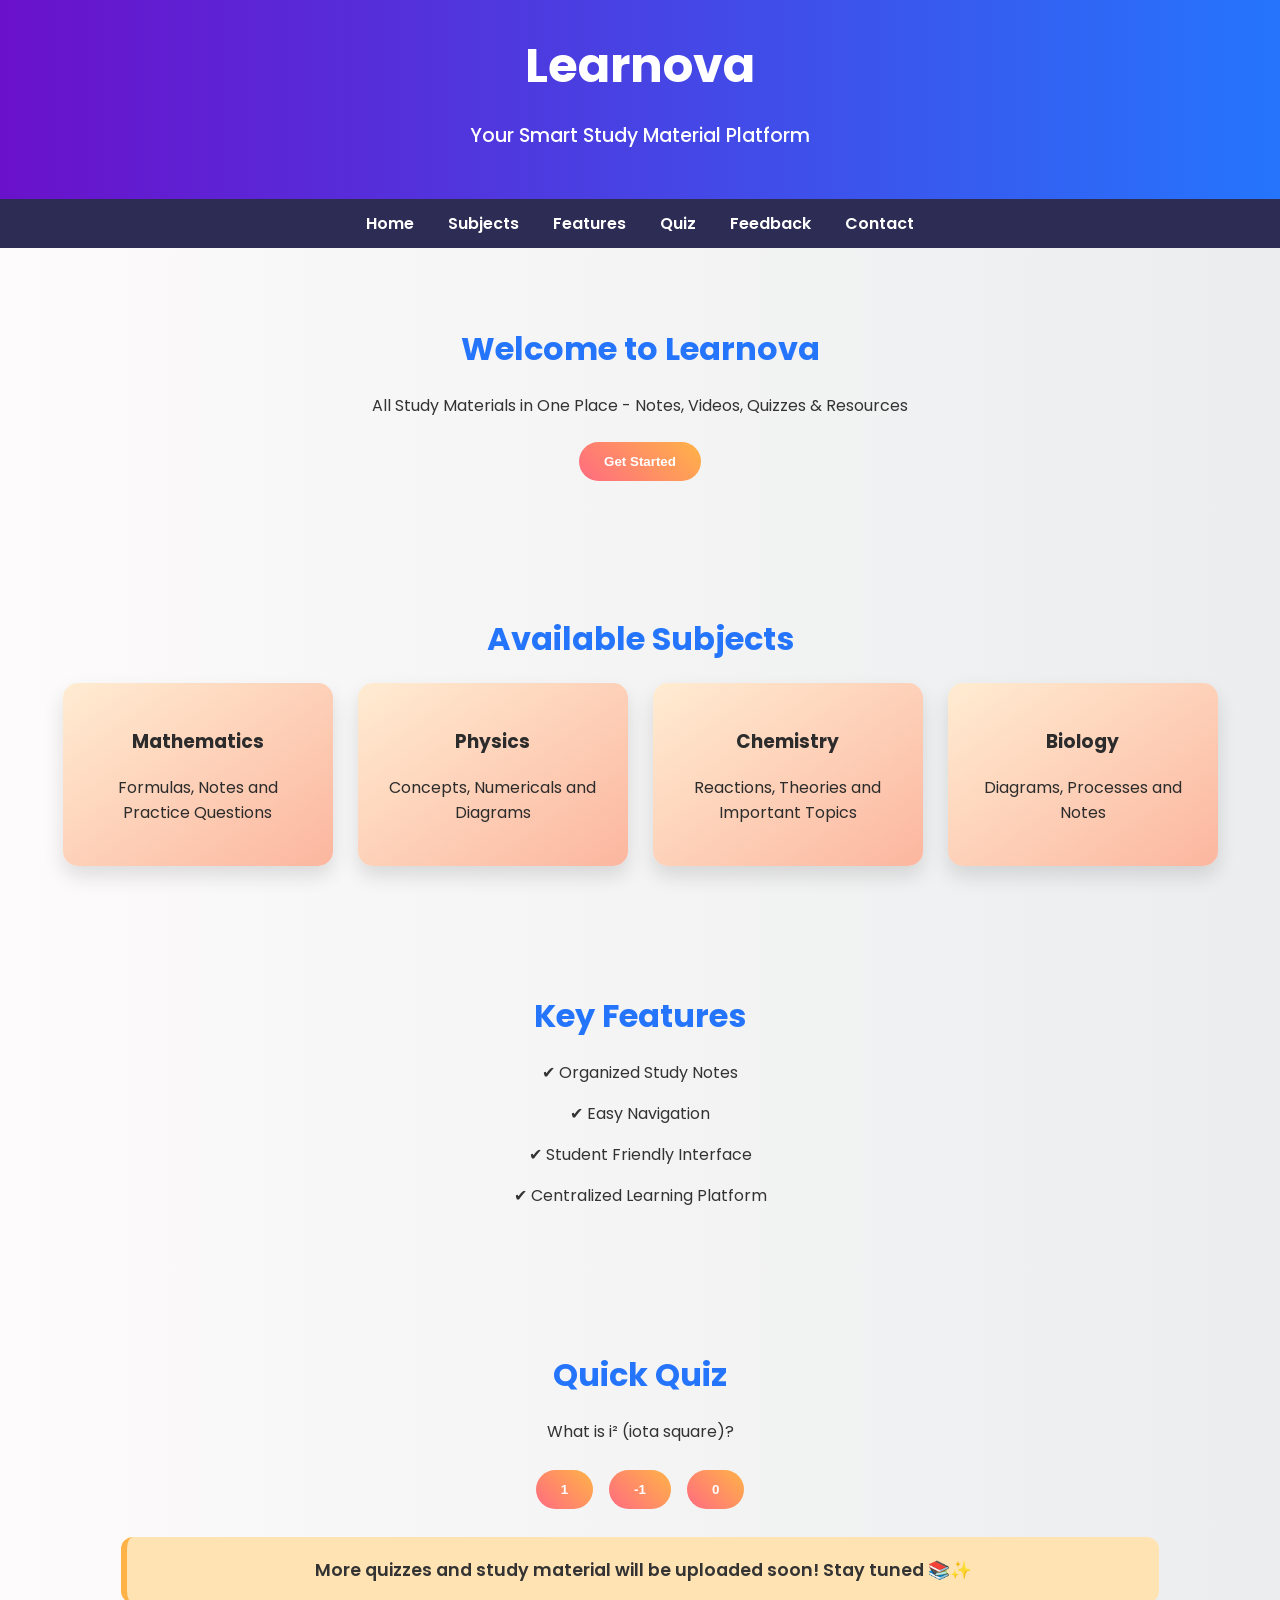
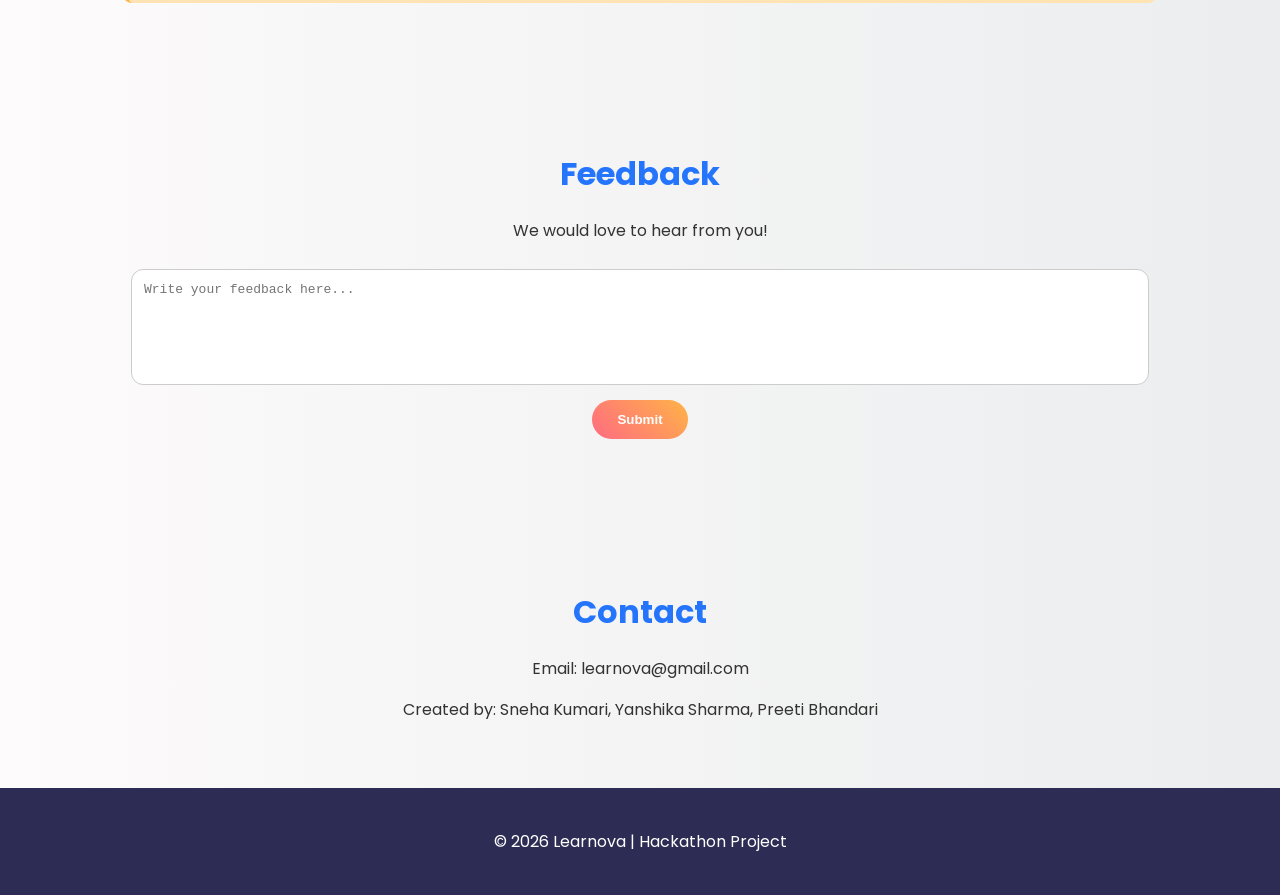
==== learnova.html @ cc61ba35 "Create learnova.html Learnova is a smart AI powered to make study easier, interesting and smarter." ====
<!DOCTYPE html>
<html lang="en">
<head>
    <meta charset="UTF-8">
    <title>Learnova - Study Material Platform</title>
    <style>
        @import url('https://fonts.googleapis.com/css2?family=Poppins:wght@400;600;700&display=swap');
        
        body {
            font-family: 'Poppins', sans-serif;
            margin: 0;
            background: linear-gradient(to right, #fdfbfb, #ebedee);
            text-align: center;
            color: #333;
        }

        header {
            background: linear-gradient(90deg, #6a11cb, #2575fc);
            color: white;
            padding: 30px;
            box-shadow: 0 6px 12px rgba(0,0,0,0.15);
        }
        header h1 {
            margin: 0;
            font-size: 3em;
        }
        header p {
            font-size: 1.2em;
            font-weight: 500;
        }

        nav {
            background: #2c2c54;
            padding: 12px;
        }
        nav a {
            color: #fff;
            margin: 15px;
            text-decoration: none;
            font-weight: 600;
            transition: all 0.3s;
        }
        nav a:hover {
            color: #ff6b81;
        }

        section {
            padding: 50px 20px;
        }

        h2 {
            font-size: 2em;
            margin-bottom: 20px;
            color: #2575fc;
        }

        .card-container {
            display: flex;
            justify-content: center;
            gap: 25px;
            flex-wrap: wrap;
        }

        .card {
            background: linear-gradient(145deg, #ffecd2, #fcb69f);
            padding: 25px;
            width: 220px;
            border-radius: 15px;
            box-shadow: 0 10px 20px rgba(0,0,0,0.12);
            transition: transform 0.3s, box-shadow 0.3s;
            color: #2c2c2c;
        }
        .card:hover {
            transform: translateY(-7px);
            box-shadow: 0 15px 25px rgba(0,0,0,0.2);
        }

        button {
            padding: 12px 25px;
            background: linear-gradient(45deg, #ff6b81, #ffb347);
            color: white;
            border: none;
            border-radius: 50px;
            cursor: pointer;
            margin: 8px;
            font-weight: 600;
            transition: all 0.3s;
        }
        button:hover {
            transform: scale(1.05);
            background: linear-gradient(45deg, #ff9472, #ff6b81);
        }

        #quiz button {
            margin-top: 10px;
        }

        .coming-soon {
            background: #ffe3b3;
            border-left: 6px solid #ffb347;
            padding: 20px;
            margin: 20px auto;
            width: 80%;
            border-radius: 12px;
            font-size: 1.1em;
            font-weight: 600;
        }

        textarea {
            width: 80%;
            height: 90px;
            border-radius: 12px;
            border: 1px solid #ccc;
            padding: 12px;
            margin-top: 10px;
            resize: none;
            font-size: 1em;
        }

        .feedback-display {
            margin-top: 15px;
            text-align: left;
            width: 80%;
            margin-left: auto;
            margin-right: auto;
        }
        .feedback-display p {
            background: #d4f1f4;
            padding: 12px;
            border-radius: 12px;
            margin-bottom: 10px;
            color: #0b3d91;
            font-weight: 500;
        }

        footer {
            background: #2c2c54;
            color: white;
            padding: 25px;
        }
    </style>
</head>
<body>

<header>
    <h1>Learnova</h1>
    <p>Your Smart Study Material Platform</p>
</header>

<nav>
    <a href="#home">Home</a>
    <a href="#subjects">Subjects</a>
    <a href="#features">Features</a>
    <a href="#quiz">Quiz</a>
    <a href="#feedback">Feedback</a>
    <a href="#contact">Contact</a>
</nav>

<section id="home">
    <h2>Welcome to Learnova</h2>
    <p>All Study Materials in One Place - Notes, Videos, Quizzes & Resources</p>
    <button onclick="welcomeMsg()">Get Started</button>
</section>

<section id="subjects">
    <h2>Available Subjects</h2>
    <div class="card-container">
        <div class="card">
            <h3>Mathematics</h3>
            <p>Formulas, Notes and Practice Questions</p>
        </div>
        <div class="card">
            <h3>Physics</h3>
            <p>Concepts, Numericals and Diagrams</p>
        </div>
        <div class="card">
            <h3>Chemistry</h3>
            <p>Reactions, Theories and Important Topics</p>
        </div>
        <div class="card">
            <h3>Biology</h3>
            <p>Diagrams, Processes and Notes</p>
        </div>
    </div>
</section>

<section id="features">
    <h2>Key Features</h2>
    <p>✔ Organized Study Notes</p>
    <p>✔ Easy Navigation</p>
    <p>✔ Student Friendly Interface</p>
    <p>✔ Centralized Learning Platform</p>
</section>

<section id="quiz">
    <h2>Quick Quiz</h2>
    <p id="quiz-question">What is i² (iota square)?</p>
    <div id="quiz-options"></div>
    <p id="result"></p>
    <div class="coming-soon">
        More quizzes and study material will be uploaded soon! Stay tuned 📚✨
    </div>
</section>

<section id="feedback">
    <h2>Feedback</h2>
    <p>We would love to hear from you!</p>
    <textarea id="feedback-box" placeholder="Write your feedback here..."></textarea><br>
    <button onclick="submitFeedback()">Submit</button>
    <div class="feedback-display" id="feedback-display"></div>
</section>

<section id="contact">
    <h2>Contact</h2>
    <p>Email: learnova@gmail.com</p>
    <p>Created by: Sneha Kumari, Yanshika Sharma, Preeti Bhandari</p> 
</section>

<footer>
    <p>© 2026 Learnova | Hackathon Project</p>
</footer>

<script>
function welcomeMsg() {
    alert("Welcome to Learnova! Start Learning Smart 📚");
}

// Quiz logic
let currentQuiz = 0;
const quizQuestions = [
    {question: "What is i² (iota square)?", options: ["1","-1","0"], answer: "-1"},
    {question: "What is the derivative of x²?", options: ["x","2x","x²"], answer: "2x"},
    {question: "What is H₂O commonly known as?", options: ["Water","Oxygen","Hydrogen"], answer: "Water"}
];

function loadQuiz() {
    let q = quizQuestions[currentQuiz];
    document.getElementById("quiz-question").innerText = q.question;
    let optionsDiv = document.getElementById("quiz-options");
    optionsDiv.innerHTML = "";
    q.options.forEach(opt => {
        let btn = document.createElement("button");
        btn.innerText = opt;
        btn.onclick = () => checkAnswer(opt);
        optionsDiv.appendChild(btn);
    });
    document.getElementById("result").innerText = "";
}

function checkAnswer(ans) {
    let correctAns = quizQuestions[currentQuiz].answer;
    let result = document.getElementById("result");
    if(ans === correctAns) {
        result.innerHTML = "Correct! ✅";
        result.style.color = "#27ae60";
    } else {
        result.innerHTML = "Wrong Answer ❌ Try Again!";
        result.style.color = "#e74c3c";
    }
}

// Feedback logic
function submitFeedback() {
    let box = document.getElementById("feedback-box");
    let display = document.getElementById("feedback-display");
    if(box.value.trim() !== "") {
        let p = document.createElement("p");
        p.innerText = box.value;
        display.appendChild(p);
        box.value = "";
        alert("Thank you for your feedback!");
    } else {
        alert("Please write something before submitting.");
    }
}

// Initialize first quiz
loadQuiz();
</script>

</body>
</html>
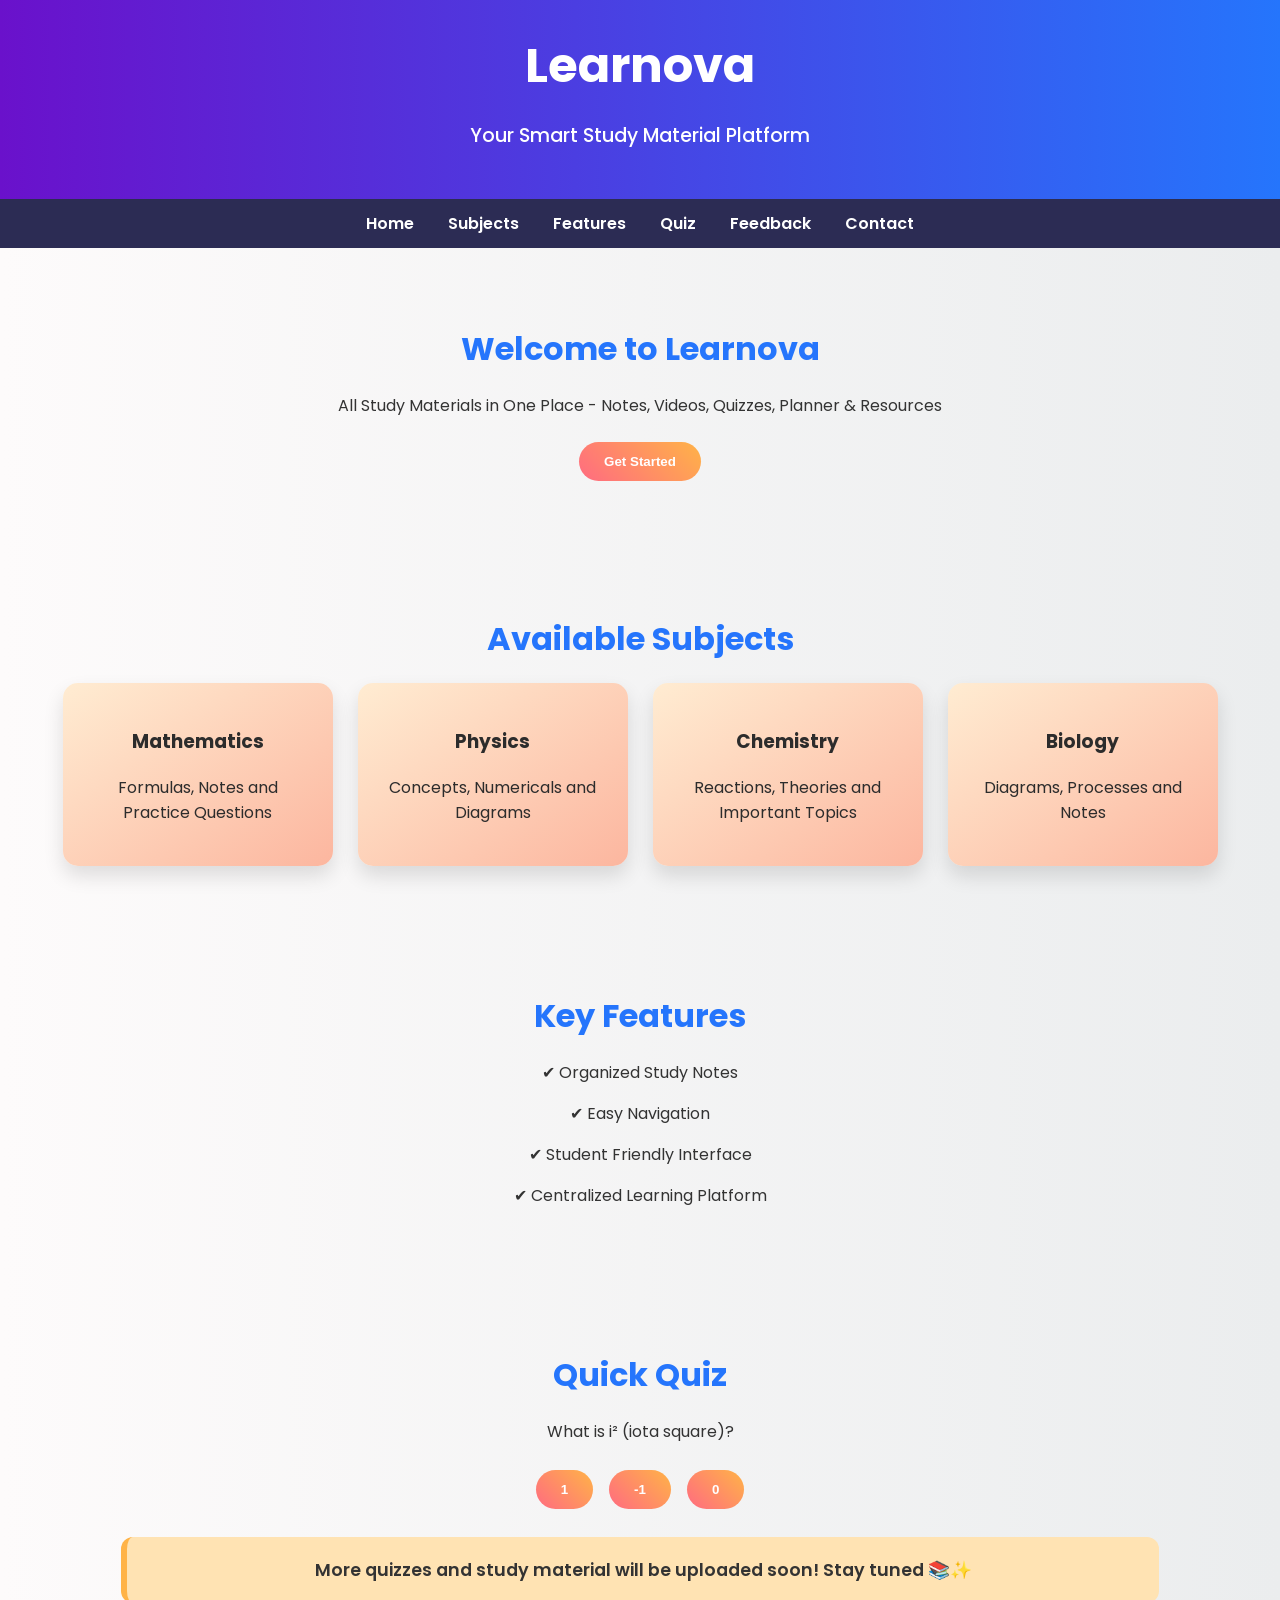
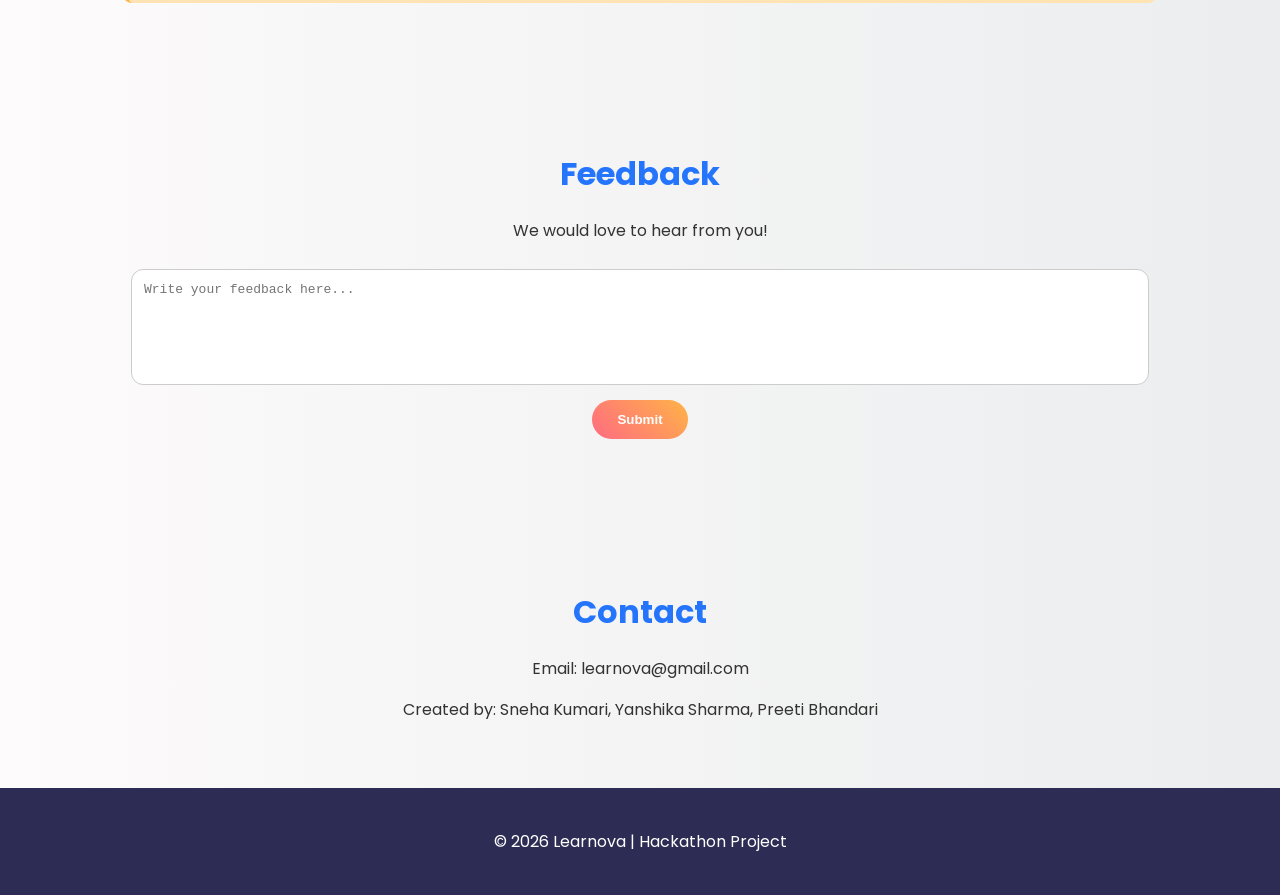
==== commit d3feb347: "Update learnova.html" ====
--- a/learnova.html
+++ b/learnova.html
@@ -158,7 +158,7 @@
 
 <section id="home">
     <h2>Welcome to Learnova</h2>
-    <p>All Study Materials in One Place - Notes, Videos, Quizzes & Resources</p>
+    <p>All Study Materials in One Place - Notes, Videos, Quizzes, Planner & Resources</p>
     <button onclick="welcomeMsg()">Get Started</button>
 </section>
 
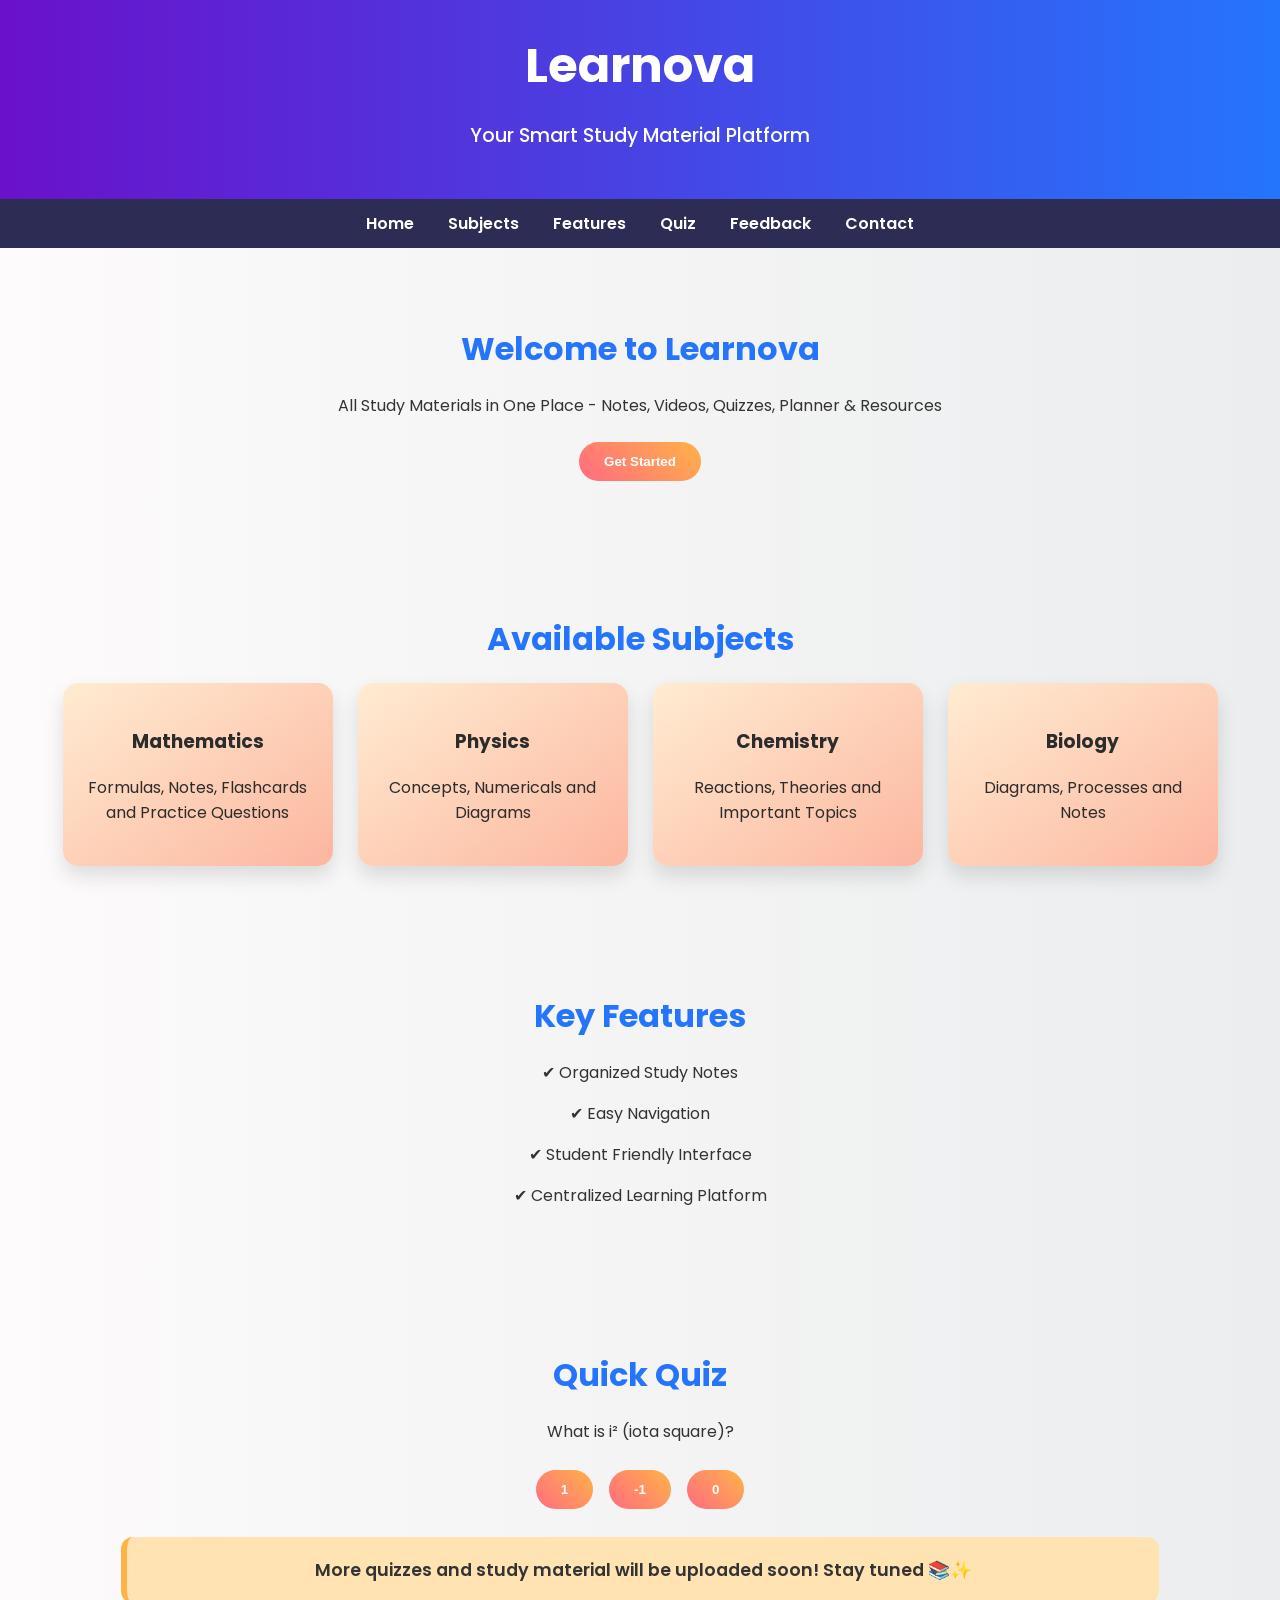
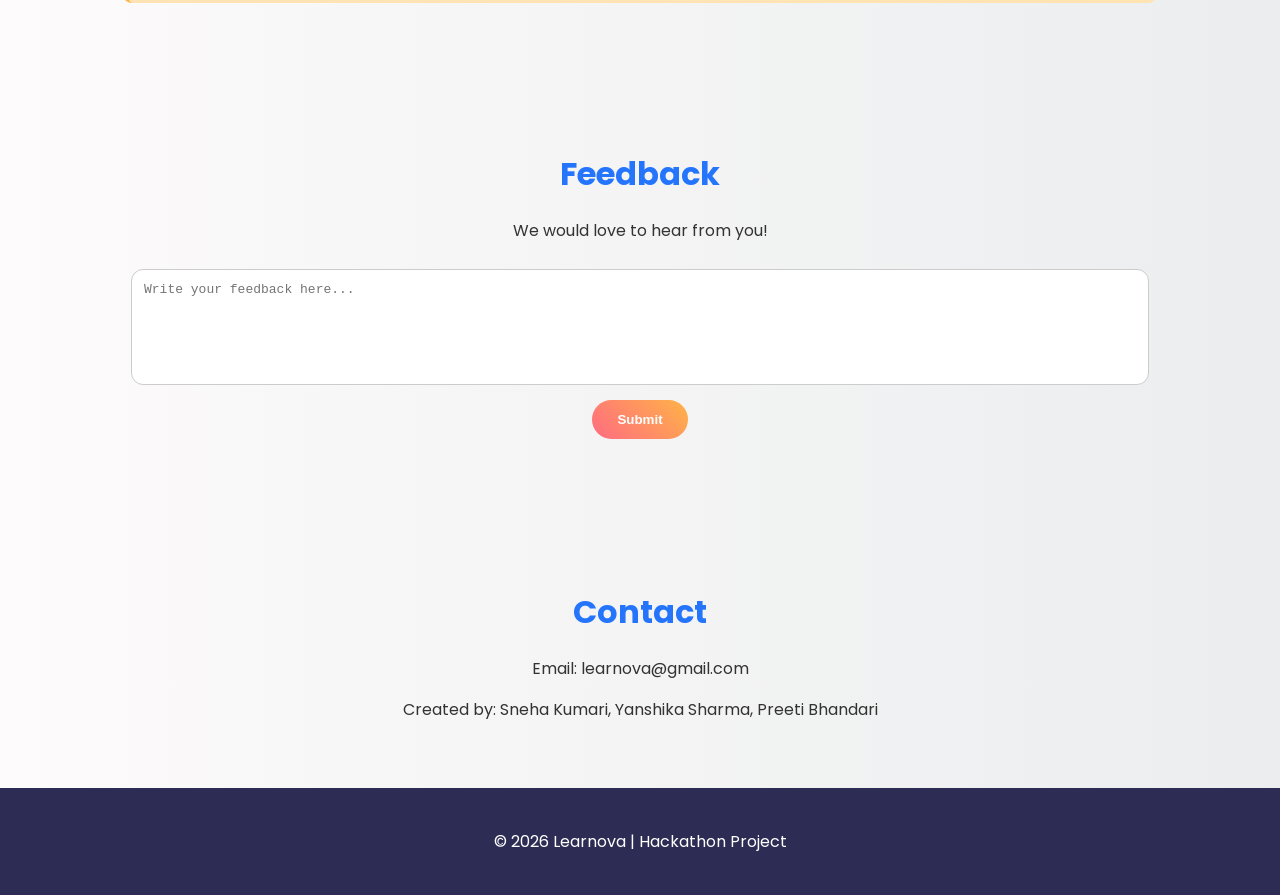
==== commit a4bc97ce: "Update learnova.html" ====
--- a/learnova.html
+++ b/learnova.html
@@ -167,7 +167,7 @@
     <div class="card-container">
         <div class="card">
             <h3>Mathematics</h3>
-            <p>Formulas, Notes and Practice Questions</p>
+            <p>Formulas, Notes, Flashcards and Practice Questions</p>
         </div>
         <div class="card">
             <h3>Physics</h3>
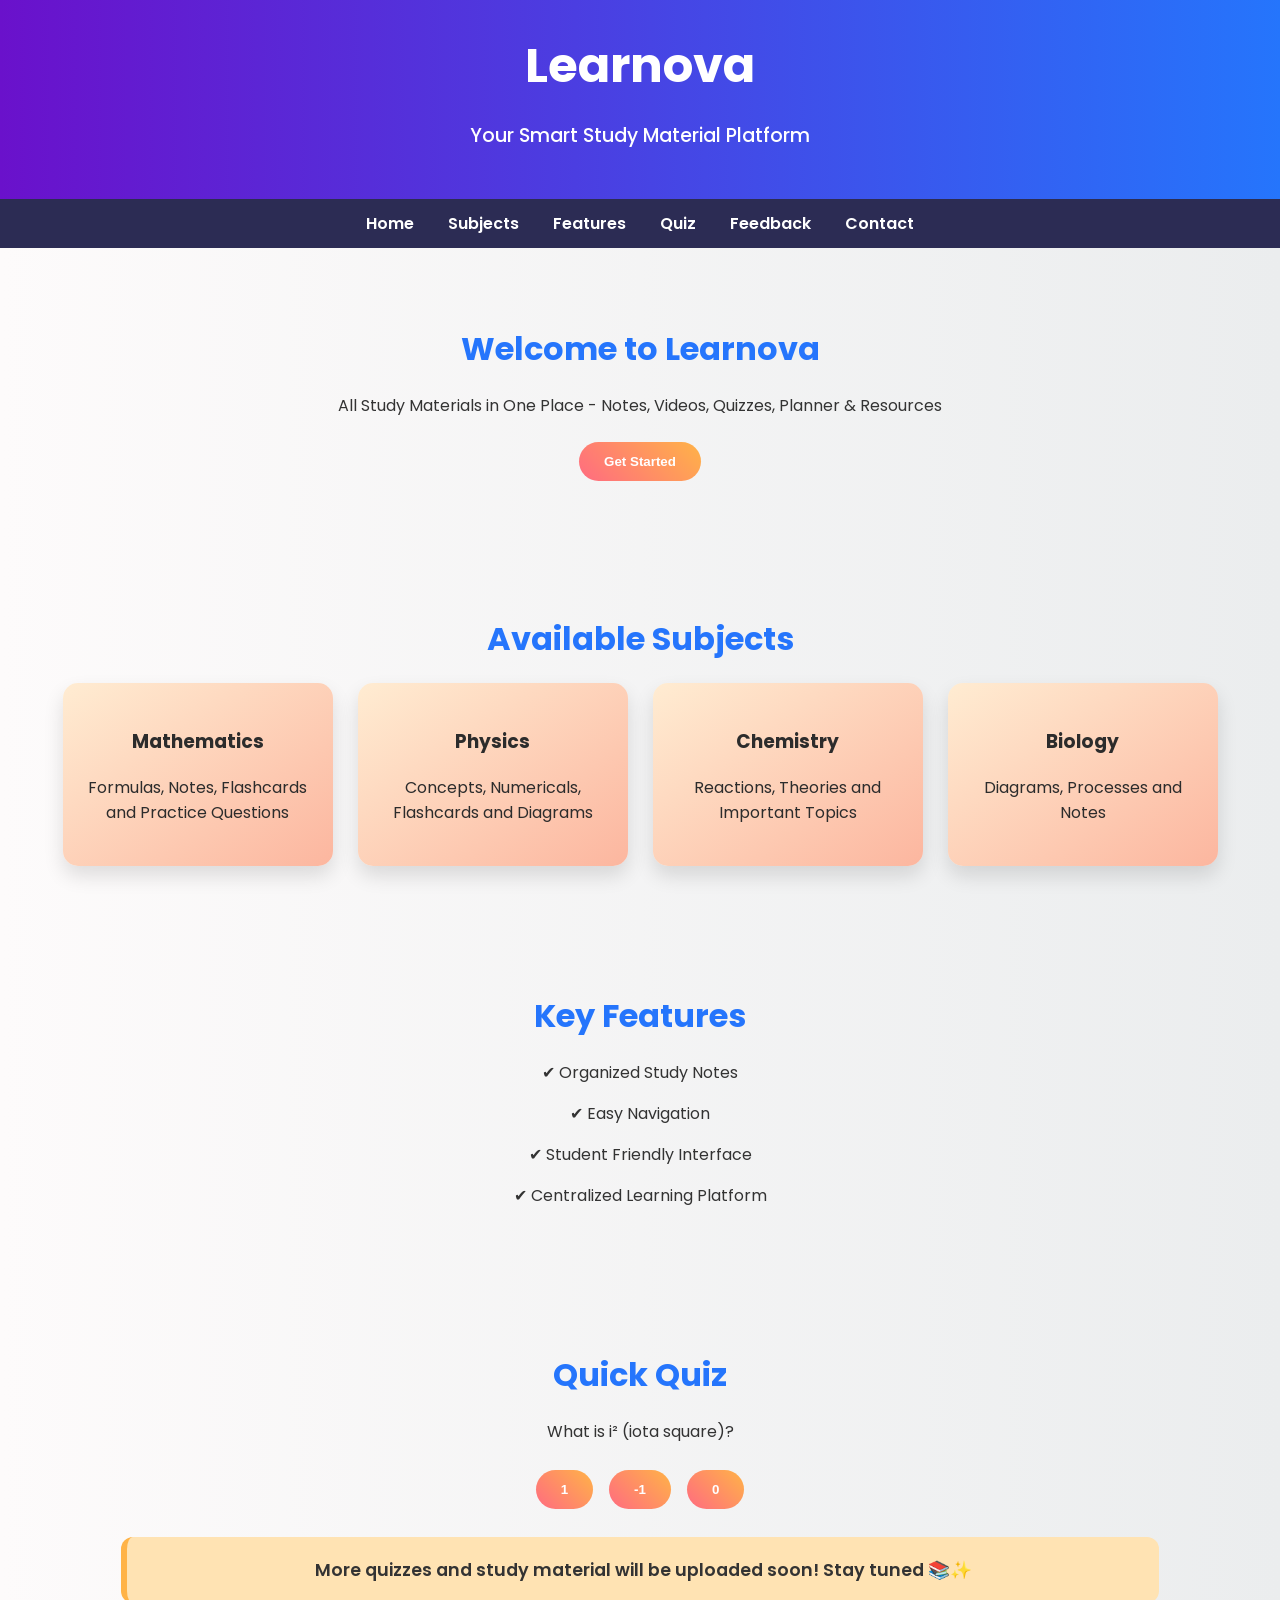
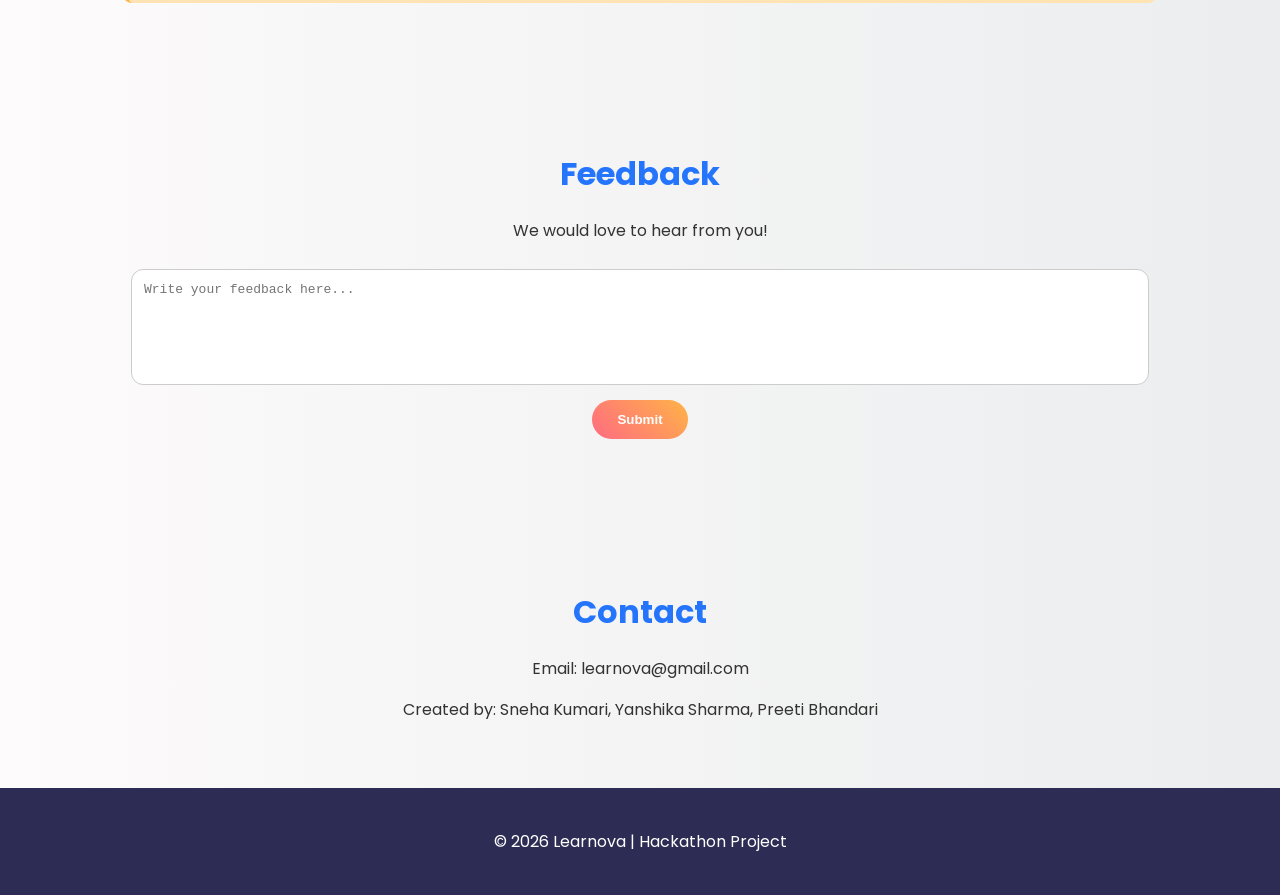
==== commit 84fbed99: "Update learnova.html" ====
--- a/learnova.html
+++ b/learnova.html
@@ -171,7 +171,7 @@
         </div>
         <div class="card">
             <h3>Physics</h3>
-            <p>Concepts, Numericals and Diagrams</p>
+            <p>Concepts, Numericals, Flashcards and Diagrams</p>
         </div>
         <div class="card">
             <h3>Chemistry</h3>
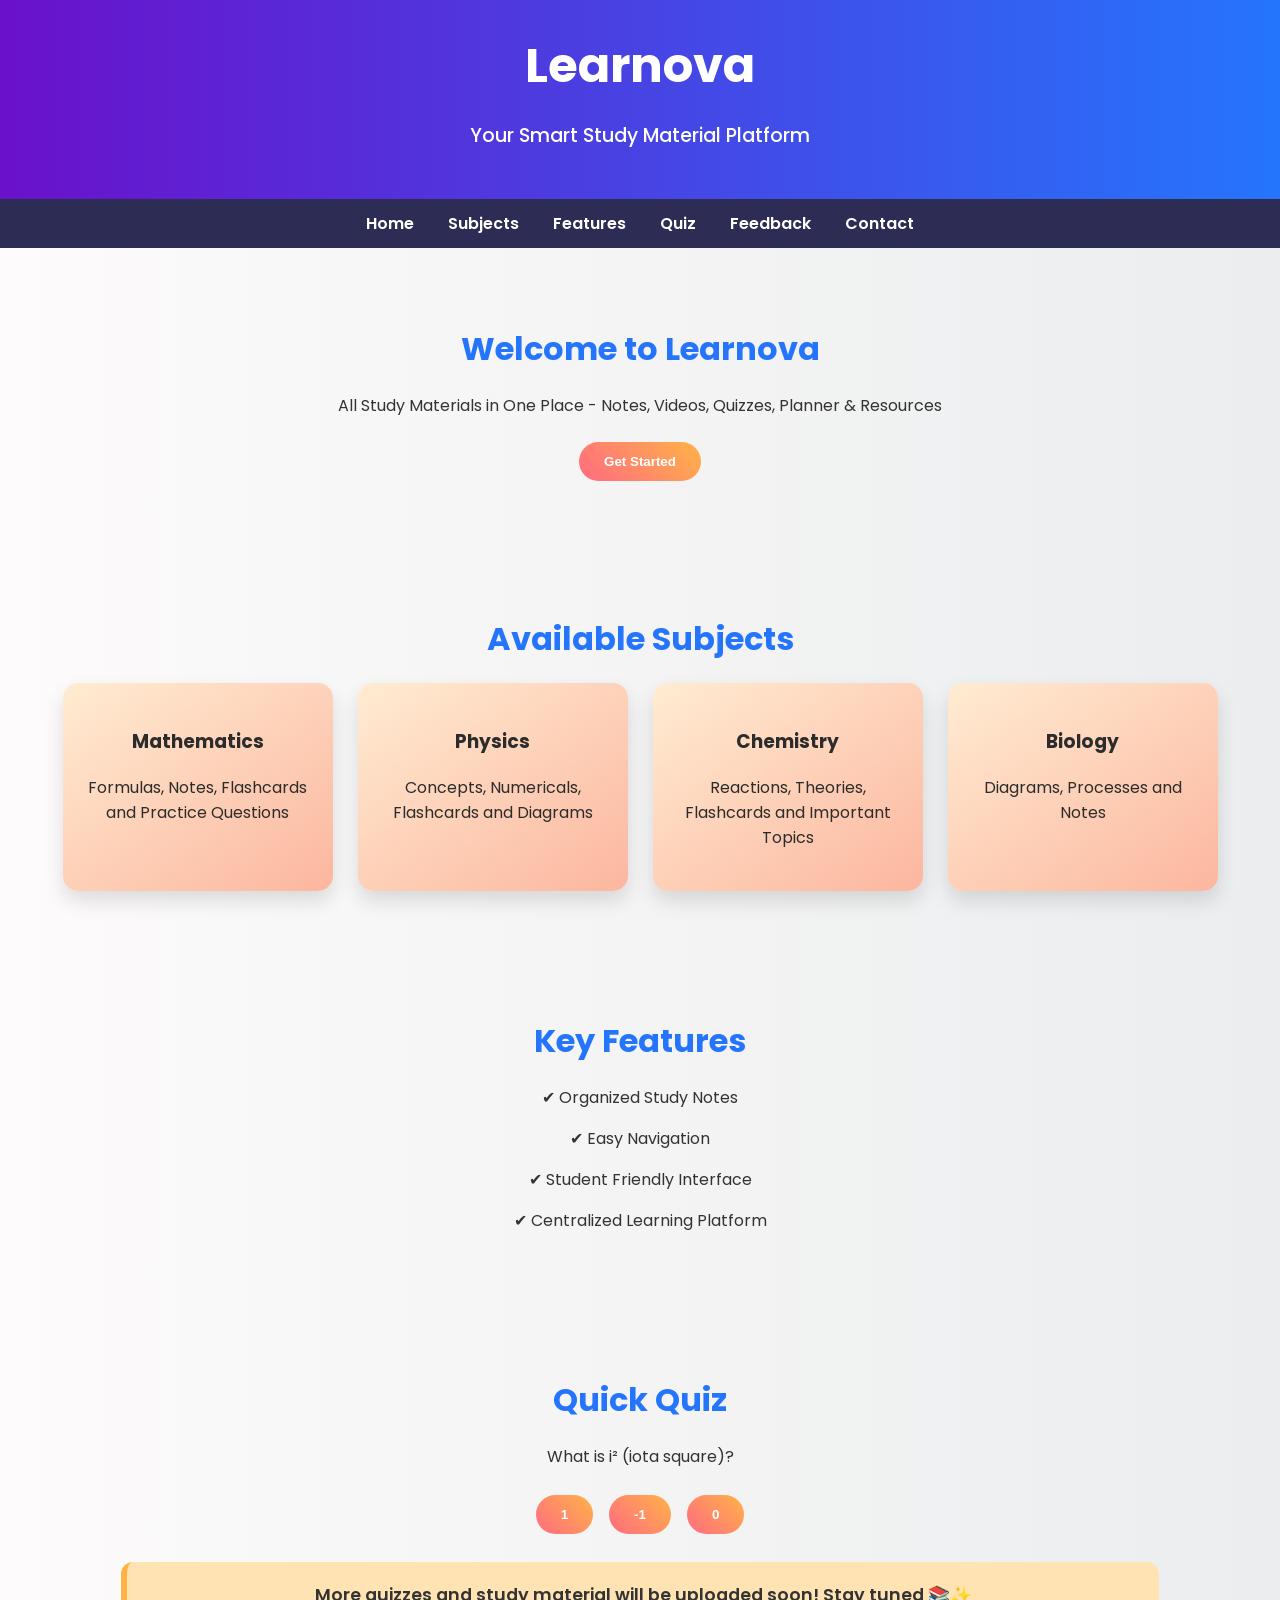
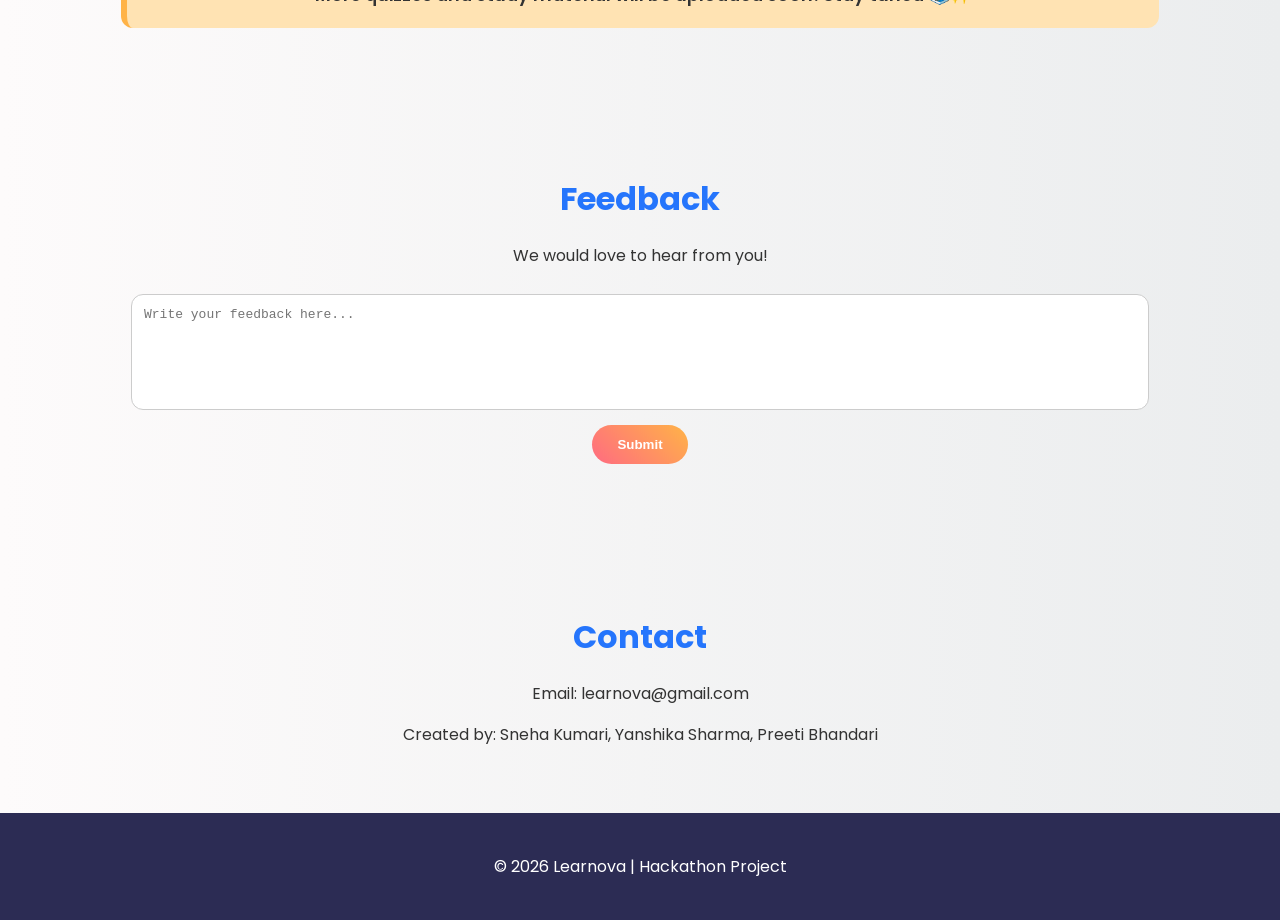
==== commit 737a21e0: "Update learnova.html" ====
--- a/learnova.html
+++ b/learnova.html
@@ -175,7 +175,7 @@
         </div>
         <div class="card">
             <h3>Chemistry</h3>
-            <p>Reactions, Theories and Important Topics</p>
+            <p>Reactions, Theories, Flashcards and Important Topics</p>
         </div>
         <div class="card">
             <h3>Biology</h3>
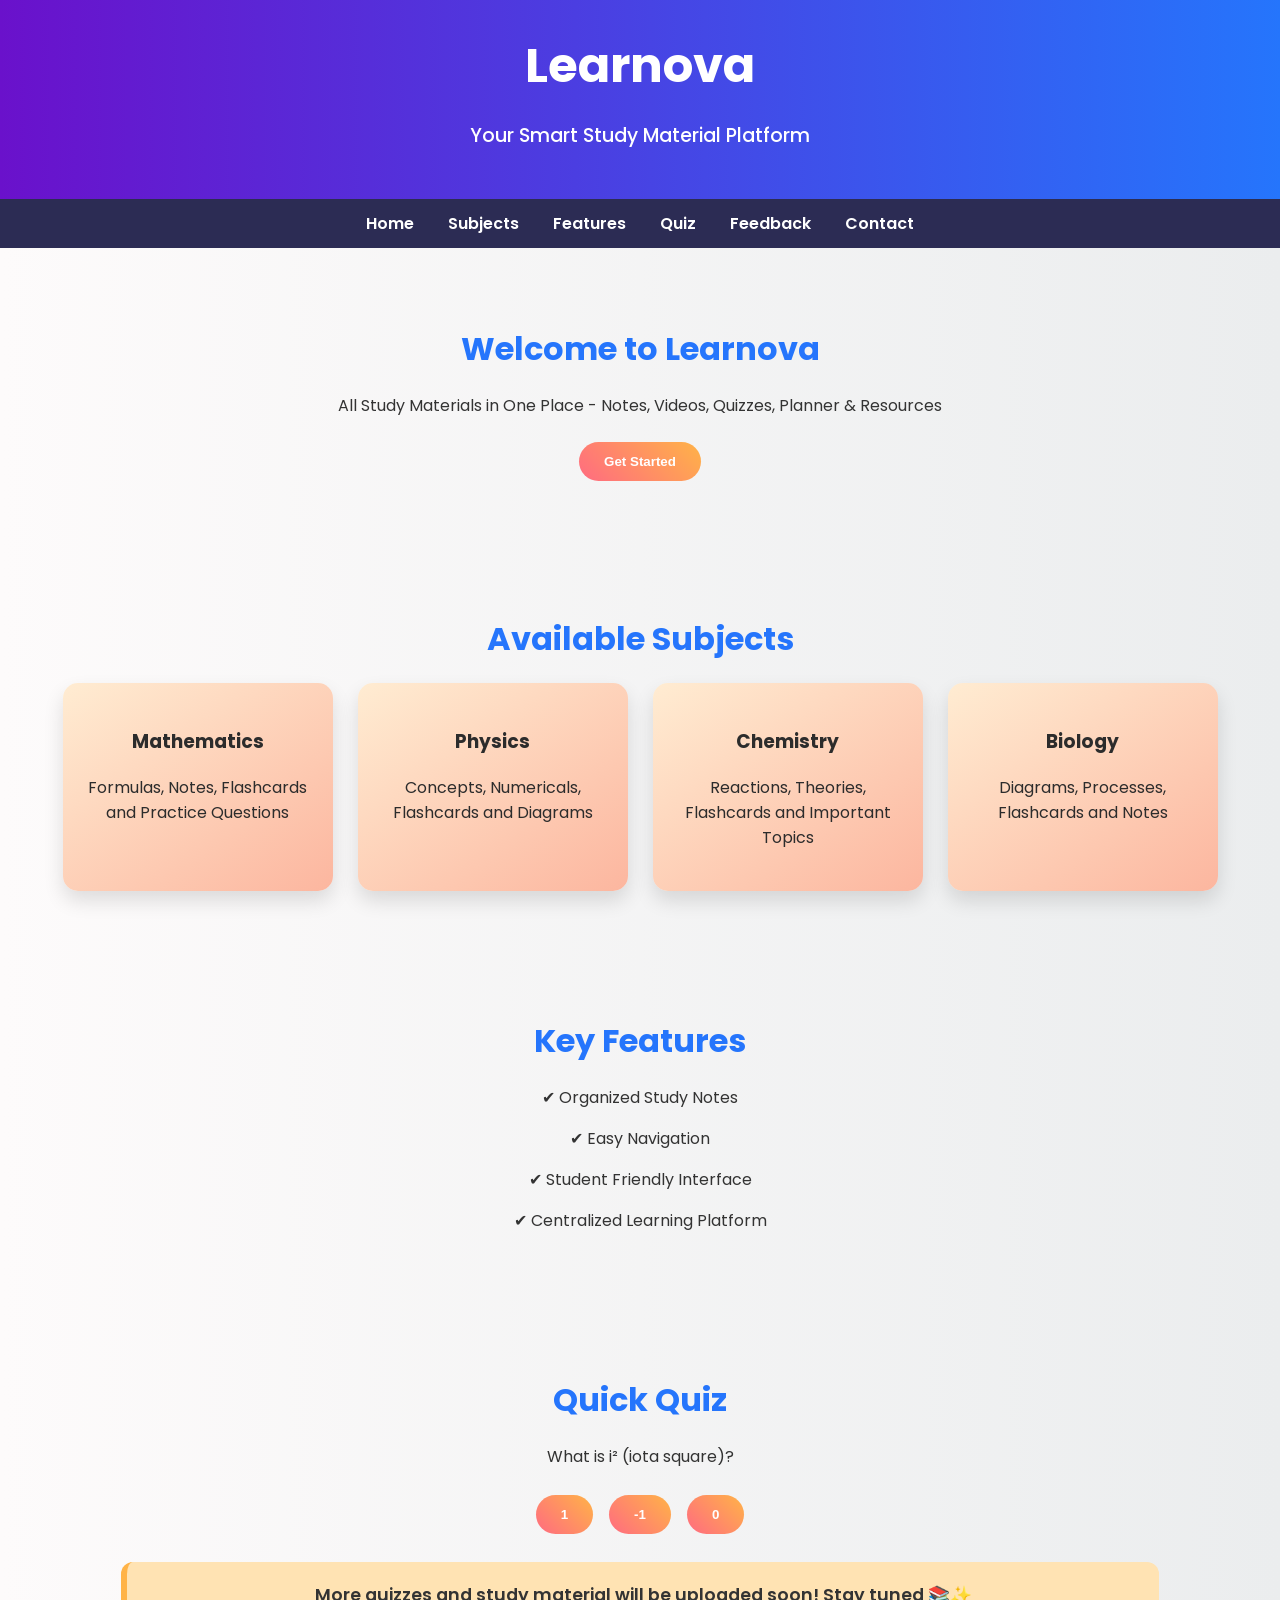
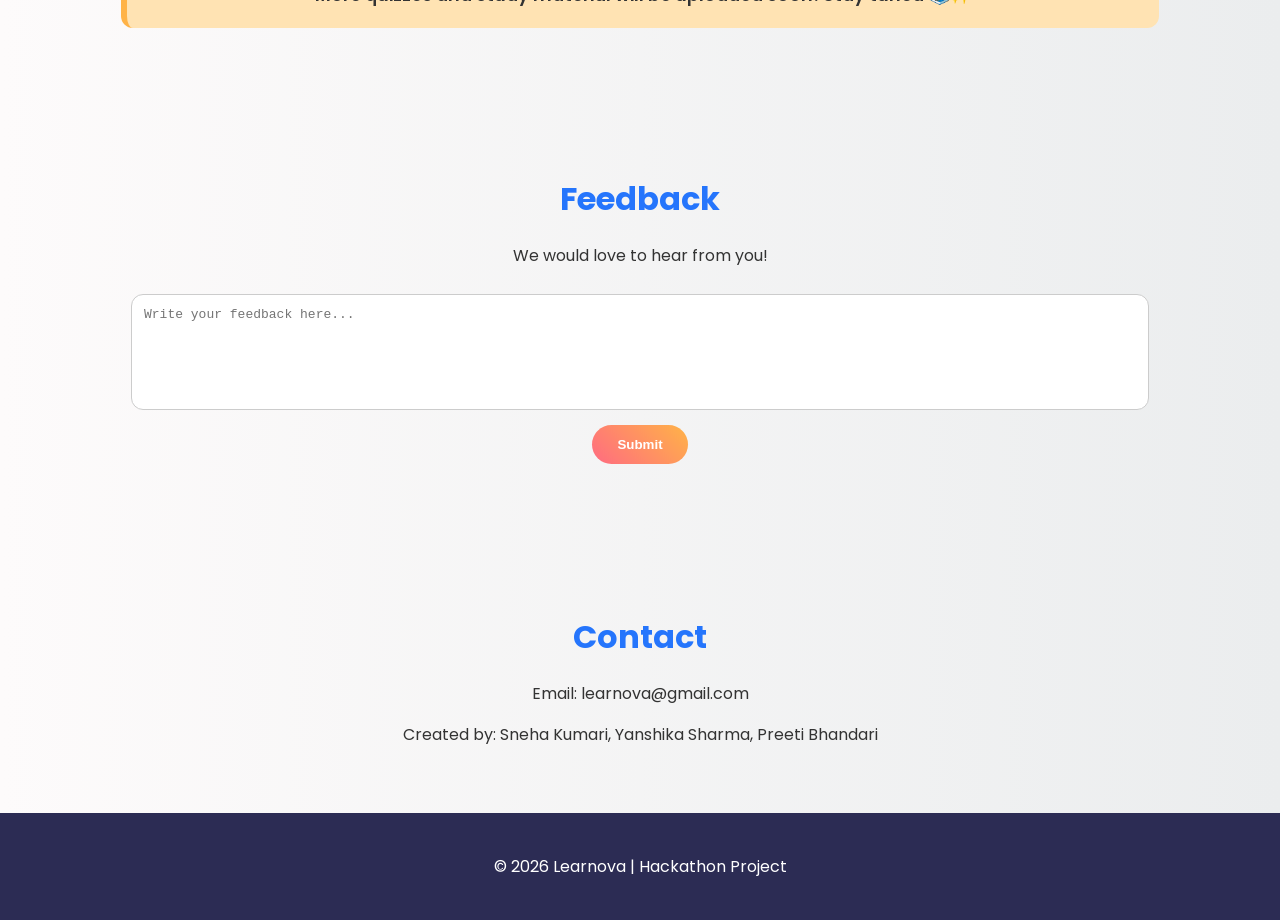
==== commit ea5f1cc6: "Update learnova.html" ====
--- a/learnova.html
+++ b/learnova.html
@@ -179,7 +179,7 @@
         </div>
         <div class="card">
             <h3>Biology</h3>
-            <p>Diagrams, Processes and Notes</p>
+            <p>Diagrams, Processes, Flashcards and Notes</p>
         </div>
     </div>
 </section>
